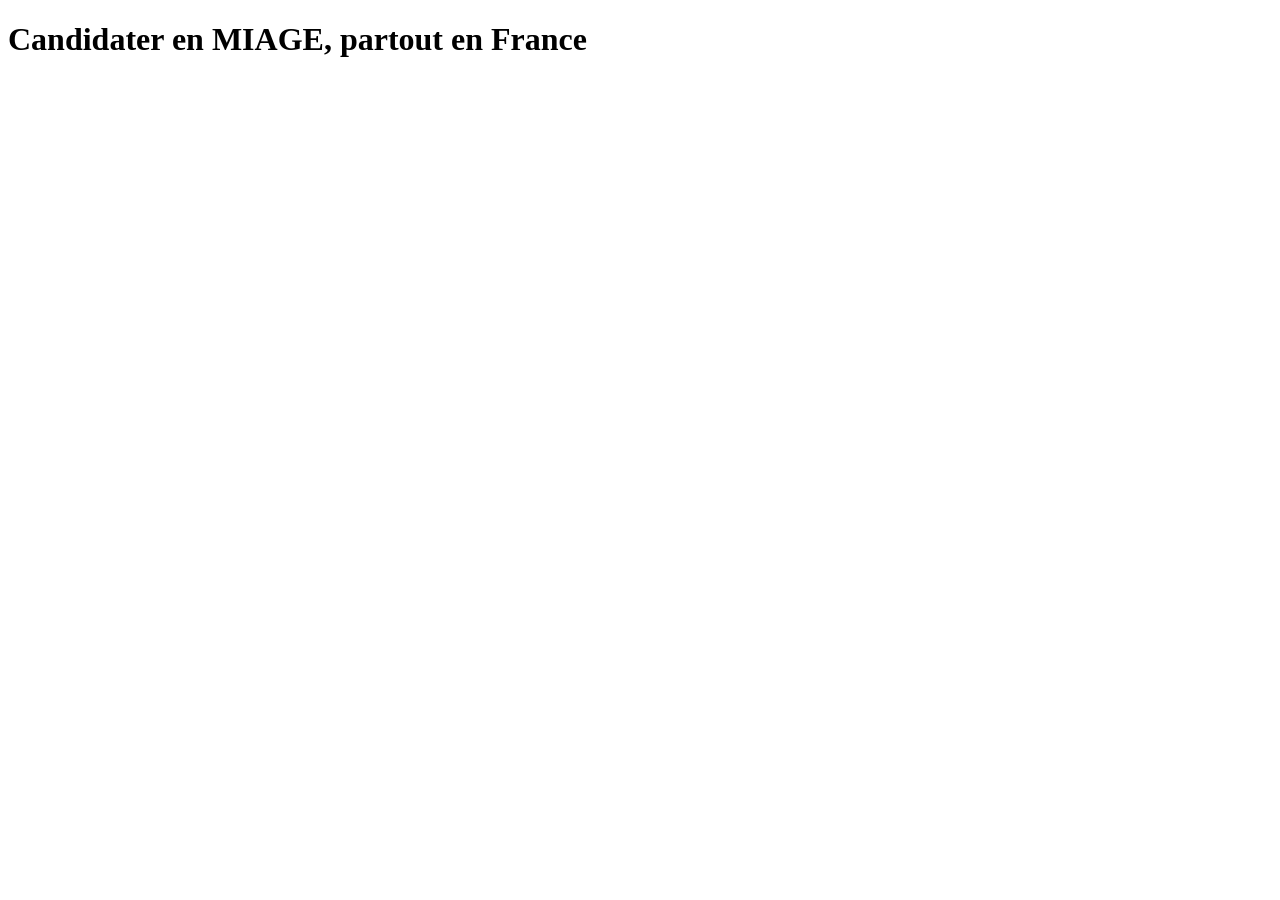
==== index.html @ be377b9e "Création des pages du site (structure HTML de base)" ====
<!DOCTYPE html>
<html lang="fr">
<head>
  <meta charset="UTF-8">
  <meta name="viewport" content="width=device-width, initial-scale=1.0">
  <title>MIAGE Compass</title>
  <meta name="description" content="Dates de candidature, guide et FAQ pour candidater dans les MIAGE de France.">
</head>
<body>
  <main>
    <h1>Candidater en MIAGE, partout en France</h1>
  </main>
</body>
</html>
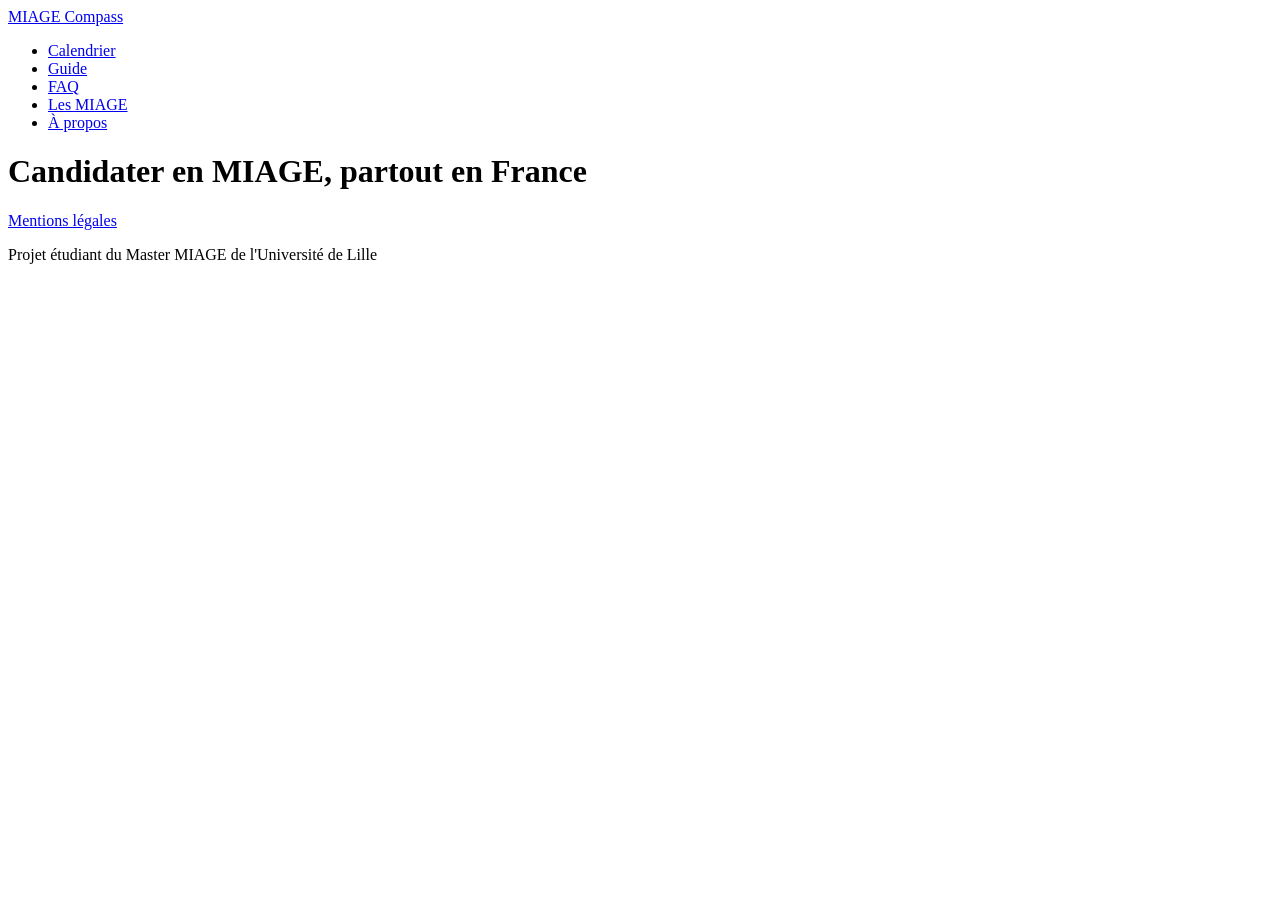
==== commit 2c23f751: "Ajout du menu et du pied de page sur toutes les pages" ====
--- a/index.html
+++ b/index.html
@@ -7,8 +7,24 @@
   <meta name="description" content="Dates de candidature, guide et FAQ pour candidater dans les MIAGE de France.">
 </head>
 <body>
+  <header>
+    <a href="index.html">MIAGE Compass</a>
+    <nav aria-label="Menu principal">
+      <ul>
+        <li><a href="pages/calendrier.html">Calendrier</a></li>
+        <li><a href="pages/guide.html">Guide</a></li>
+        <li><a href="pages/faq.html">FAQ</a></li>
+        <li><a href="pages/miages.html">Les MIAGE</a></li>
+        <li><a href="pages/a-propos.html">À propos</a></li>
+      </ul>
+    </nav>
+  </header>
   <main>
     <h1>Candidater en MIAGE, partout en France</h1>
   </main>
+  <footer>
+    <p><a href="pages/mentions-legales.html">Mentions légales</a></p>
+    <p>Projet étudiant du Master MIAGE de l'Université de Lille</p>
+  </footer>
 </body>
 </html>
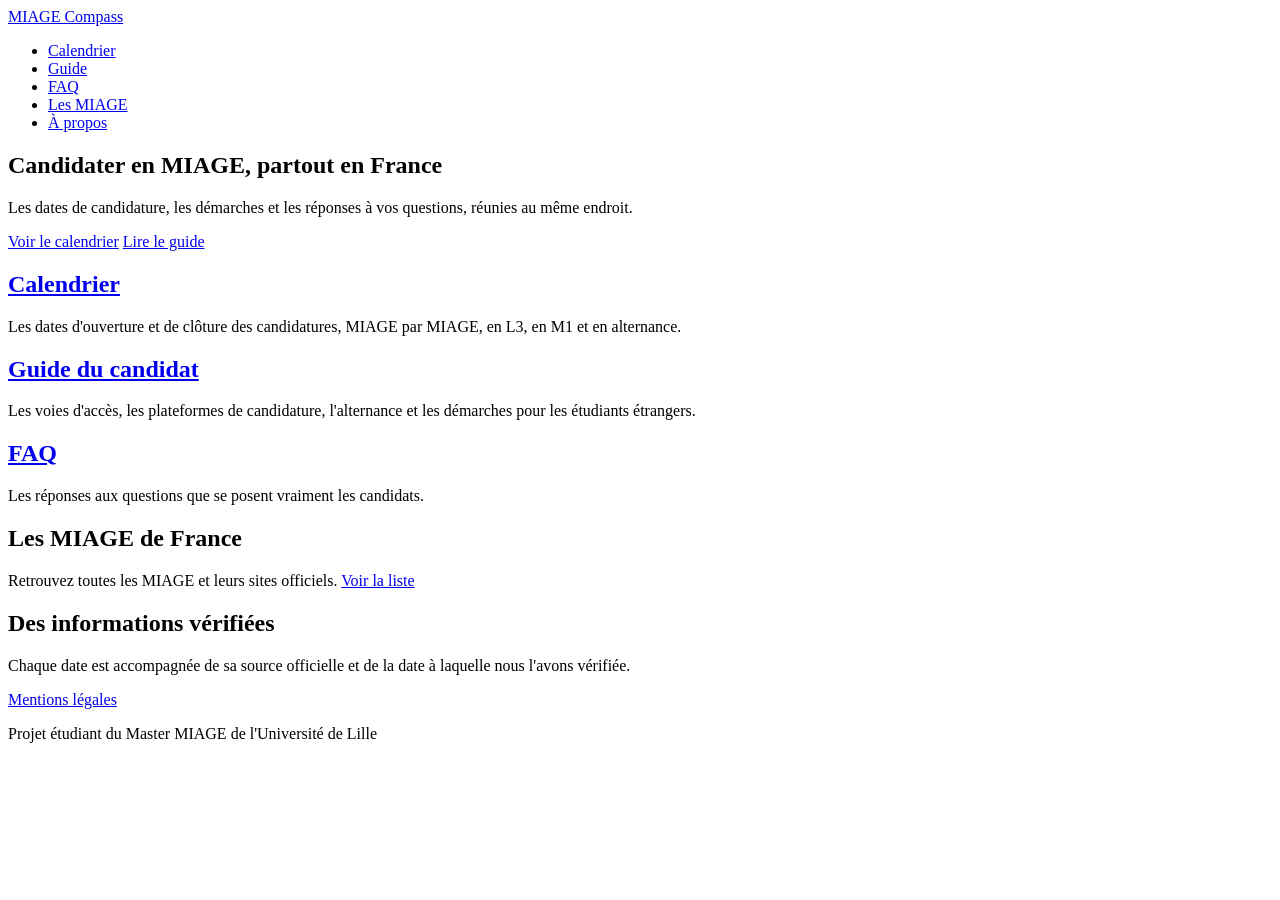
==== commit 99fdbbfb: "Contenu de la page d'accueil : présentation, accès rapide et bandeaux" ====
--- a/index.html
+++ b/index.html
@@ -20,7 +20,39 @@
     </nav>
   </header>
   <main>
-    <h1>Candidater en MIAGE, partout en France</h1>
+    <section class="hero">
+      <h1>Candidater en MIAGE, partout en France</h1>
+      <p>Les dates de candidature, les démarches et les réponses à vos questions, réunies au même endroit.</p>
+      <div class="hero-actions">
+        <a class="btn" href="pages/calendrier.html">Voir le calendrier</a>
+        <a class="btn btn-secondary" href="pages/guide.html">Lire le guide</a>
+      </div>
+    </section>
+
+    <section class="acces-rapide" aria-label="Accès rapide">
+      <article class="carte">
+        <h2><a href="pages/calendrier.html">Calendrier</a></h2>
+        <p>Les dates d'ouverture et de clôture des candidatures, MIAGE par MIAGE, en L3, en M1 et en alternance.</p>
+      </article>
+      <article class="carte">
+        <h2><a href="pages/guide.html">Guide du candidat</a></h2>
+        <p>Les voies d'accès, les plateformes de candidature, l'alternance et les démarches pour les étudiants étrangers.</p>
+      </article>
+      <article class="carte">
+        <h2><a href="pages/faq.html">FAQ</a></h2>
+        <p>Les réponses aux questions que se posent vraiment les candidats.</p>
+      </article>
+    </section>
+
+    <section class="bandeau">
+      <h2>Les MIAGE de France</h2>
+      <p>Retrouvez toutes les MIAGE et leurs sites officiels. <a href="pages/miages.html">Voir la liste</a></p>
+    </section>
+
+    <section class="bandeau">
+      <h2>Des informations vérifiées</h2>
+      <p>Chaque date est accompagnée de sa source officielle et de la date à laquelle nous l'avons vérifiée.</p>
+    </section>
   </main>
   <footer>
     <p><a href="pages/mentions-legales.html">Mentions légales</a></p>
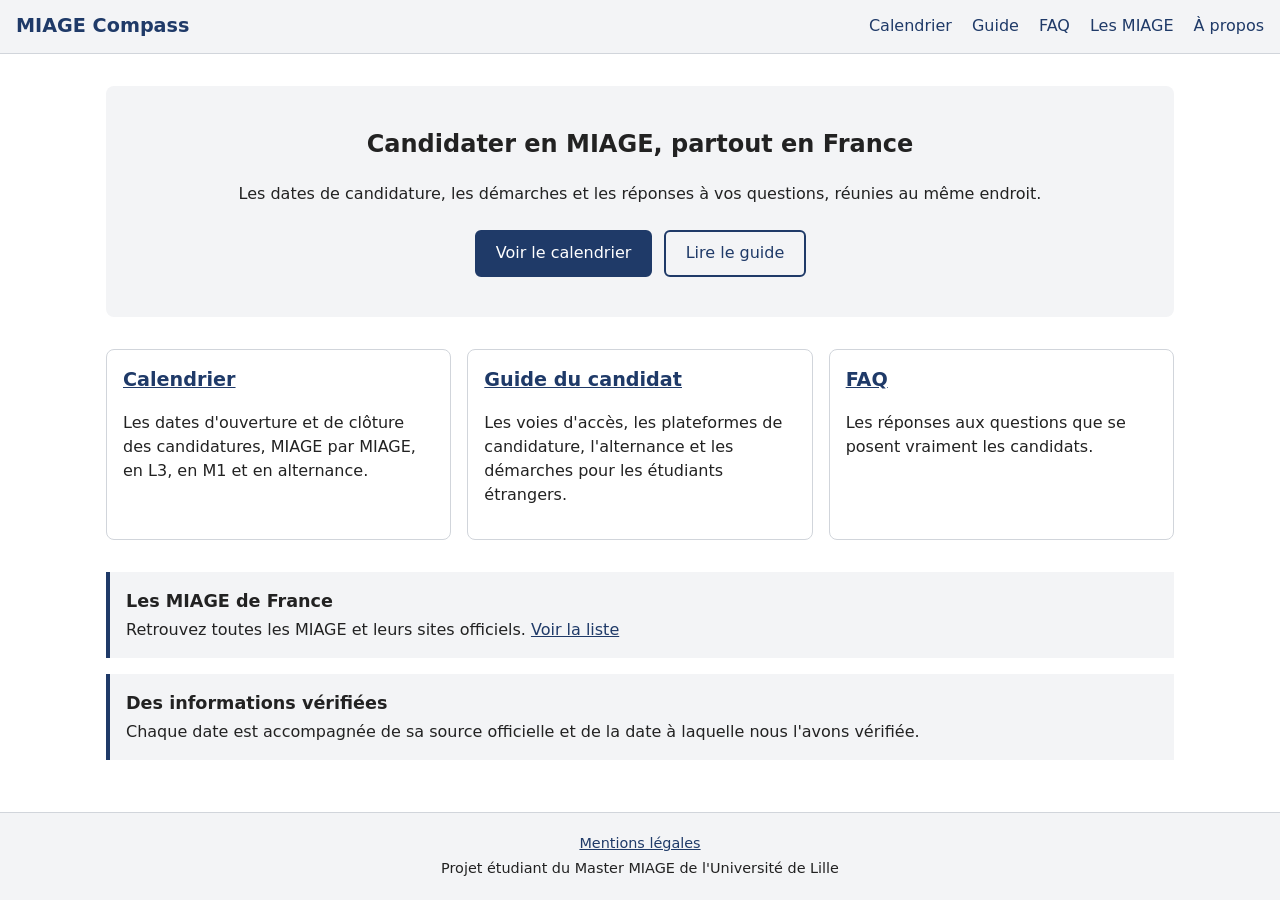
==== commit 8a355828: "Feuille de style de base : en-tête, menu, accueil et pied de page" ====
--- a/index.html
+++ b/index.html
@@ -5,10 +5,11 @@
   <meta name="viewport" content="width=device-width, initial-scale=1.0">
   <title>MIAGE Compass</title>
   <meta name="description" content="Dates de candidature, guide et FAQ pour candidater dans les MIAGE de France.">
+  <link rel="stylesheet" href="css/style.css">
 </head>
 <body>
   <header>
-    <a href="index.html">MIAGE Compass</a>
+    <a class="logo" href="index.html">MIAGE Compass</a>
     <nav aria-label="Menu principal">
       <ul>
         <li><a href="pages/calendrier.html">Calendrier</a></li>
--- a/css/style.css
+++ b/css/style.css
@@ -0,0 +1,165 @@
+/* Mise en page de base. Les couleurs et la typographie définitives
+   seront fixées avec la charte graphique. */
+
+:root {
+  --couleur-texte: #222;
+  --couleur-fond: #fff;
+  --couleur-fond-alt: #f3f4f6;
+  --couleur-bordure: #d1d5db;
+  --couleur-principale: #1f3a68;
+  --largeur-max: 1100px;
+  --espace: 1rem;
+}
+
+*,
+*::before,
+*::after {
+  box-sizing: border-box;
+}
+
+body {
+  margin: 0;
+  font-family: system-ui, -apple-system, "Segoe UI", Roboto, Arial, sans-serif;
+  line-height: 1.5;
+  color: var(--couleur-texte);
+  background: var(--couleur-fond);
+  display: flex;
+  flex-direction: column;
+  min-height: 100vh;
+}
+
+a {
+  color: var(--couleur-principale);
+}
+
+/* En-tête et menu */
+header {
+  display: flex;
+  align-items: center;
+  justify-content: space-between;
+  gap: var(--espace);
+  padding: 0.75rem var(--espace);
+  border-bottom: 1px solid var(--couleur-bordure);
+  background: var(--couleur-fond-alt);
+}
+
+.logo {
+  font-weight: bold;
+  font-size: 1.2rem;
+  text-decoration: none;
+}
+
+nav ul {
+  display: flex;
+  gap: 1.25rem;
+  margin: 0;
+  padding: 0;
+  list-style: none;
+}
+
+nav a {
+  text-decoration: none;
+}
+
+nav a:hover,
+nav a[aria-current="page"] {
+  text-decoration: underline;
+}
+
+/* Contenu */
+main {
+  flex: 1;
+  width: 100%;
+  max-width: var(--largeur-max);
+  margin: 0 auto;
+  padding: calc(var(--espace) * 2) var(--espace);
+}
+
+/* Accueil */
+.hero {
+  text-align: center;
+  padding: 2.5rem var(--espace);
+  background: var(--couleur-fond-alt);
+  border-radius: 8px;
+}
+
+.hero h1 {
+  margin-top: 0;
+}
+
+.hero-actions {
+  display: flex;
+  justify-content: center;
+  flex-wrap: wrap;
+  gap: 0.75rem;
+  margin-top: 1.5rem;
+}
+
+.btn {
+  display: inline-block;
+  padding: 0.6rem 1.2rem;
+  border: 2px solid var(--couleur-principale);
+  border-radius: 6px;
+  background: var(--couleur-principale);
+  color: #fff;
+  text-decoration: none;
+}
+
+.btn-secondary {
+  background: transparent;
+  color: var(--couleur-principale);
+}
+
+.acces-rapide {
+  display: grid;
+  grid-template-columns: repeat(3, 1fr);
+  gap: var(--espace);
+  margin: 2rem 0;
+}
+
+.carte {
+  padding: var(--espace);
+  border: 1px solid var(--couleur-bordure);
+  border-radius: 8px;
+}
+
+.carte h2 {
+  margin-top: 0;
+  font-size: 1.2rem;
+}
+
+.bandeau {
+  margin-bottom: var(--espace);
+  padding: var(--espace);
+  border-left: 4px solid var(--couleur-principale);
+  background: var(--couleur-fond-alt);
+}
+
+.bandeau h2 {
+  margin: 0 0 0.25rem;
+  font-size: 1.1rem;
+}
+
+.bandeau p {
+  margin: 0;
+}
+
+/* Pied de page */
+footer {
+  padding: var(--espace);
+  border-top: 1px solid var(--couleur-bordure);
+  background: var(--couleur-fond-alt);
+  font-size: 0.9rem;
+  text-align: center;
+}
+
+footer p {
+  margin: 0.25rem 0;
+}
+
+/* Mobile */
+@media (max-width: 700px) {
+  .acces-rapide {
+    grid-template-columns: 1fr;
+  }
+}
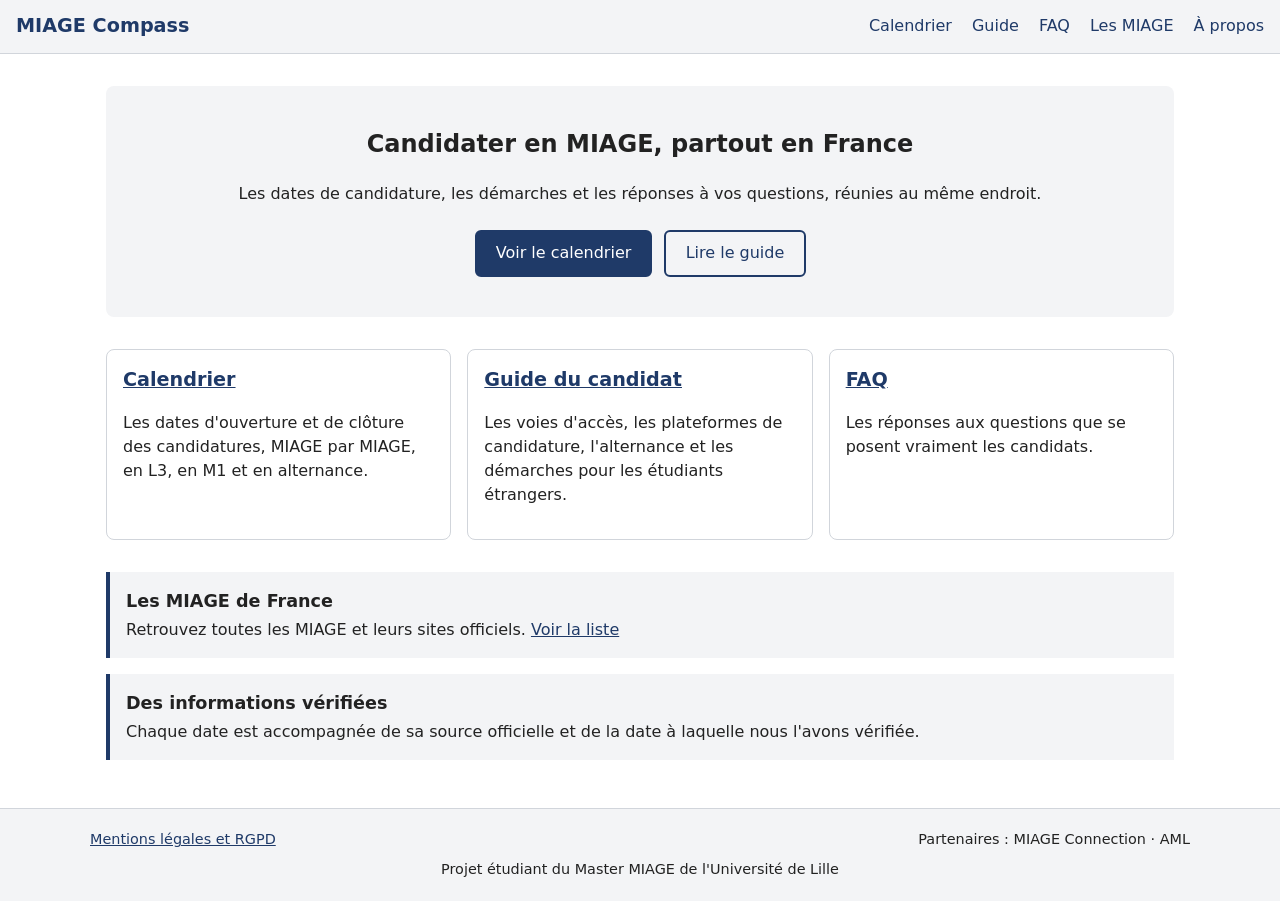
==== commit 4d77bee3: "Gabarit de page : lien d'évitement, pied de page, focus clavier et menu sans JS Co-Authored-By: Clau" ====
--- a/index.html
+++ b/index.html
@@ -8,9 +8,11 @@
   <link rel="stylesheet" href="css/style.css">
 </head>
 <body>
+  <a class="lien-evitement" href="#contenu">Aller au contenu</a>
   <header>
     <a class="logo" href="index.html">MIAGE Compass</a>
-    <nav aria-label="Menu principal">
+    <button class="menu-bouton" type="button" aria-expanded="false" aria-controls="menu-principal" aria-label="Ouvrir le menu">☰</button>
+    <nav id="menu-principal" aria-label="Menu principal">
       <ul>
         <li><a href="pages/calendrier.html">Calendrier</a></li>
         <li><a href="pages/guide.html">Guide</a></li>
@@ -20,7 +22,7 @@
       </ul>
     </nav>
   </header>
-  <main>
+  <main id="contenu">
     <section class="hero">
       <h1>Candidater en MIAGE, partout en France</h1>
       <p>Les dates de candidature, les démarches et les réponses à vos questions, réunies au même endroit.</p>
@@ -56,8 +58,12 @@
     </section>
   </main>
   <footer>
-    <p><a href="pages/mentions-legales.html">Mentions légales</a></p>
-    <p>Projet étudiant du Master MIAGE de l'Université de Lille</p>
+    <div class="pied-liens">
+      <p><a href="pages/mentions-legales.html">Mentions légales et RGPD</a></p>
+      <p>Partenaires : MIAGE Connection · AML</p>
+    </div>
+    <p class="pied-projet">Projet étudiant du Master MIAGE de l'Université de Lille</p>
   </footer>
+  <script src="js/menu.js"></script>
 </body>
 </html>
--- a/css/style.css
+++ b/css/style.css
@@ -7,6 +7,7 @@
   --couleur-fond-alt: #f3f4f6;
   --couleur-bordure: #d1d5db;
   --couleur-principale: #1f3a68;
+  --couleur-focus: #b45309;
   --largeur-max: 1100px;
   --espace: 1rem;
 }
@@ -30,6 +31,27 @@
 
 a {
   color: var(--couleur-principale);
+}
+
+/* Focus visible pour la navigation au clavier */
+:focus-visible {
+  outline: 3px solid var(--couleur-focus);
+  outline-offset: 2px;
+}
+
+/* Lien d'évitement : caché, il apparaît quand on arrive dessus avec Tab */
+.lien-evitement {
+  position: absolute;
+  top: -100px;
+  left: var(--espace);
+  z-index: 10;
+  padding: 0.5rem 1rem;
+  background: var(--couleur-principale);
+  color: #fff;
+}
+
+.lien-evitement:focus {
+  top: var(--espace);
 }
 
 /* En-tête et menu */
@@ -150,11 +172,24 @@
   border-top: 1px solid var(--couleur-bordure);
   background: var(--couleur-fond-alt);
   font-size: 0.9rem;
-  text-align: center;
 }
 
 footer p {
   margin: 0.25rem 0;
+}
+
+/* Mentions légales à gauche, partenaires à droite (comme le wireframe) */
+.pied-liens {
+  display: flex;
+  flex-wrap: wrap;
+  justify-content: space-between;
+  gap: 0 var(--espace);
+  max-width: var(--largeur-max);
+  margin: 0 auto;
+}
+
+.pied-projet {
+  text-align: center;
 }
 
 /* Mobile */
@@ -163,3 +198,49 @@
     grid-template-columns: 1fr;
   }
 }
+
+/* Menu mobile */
+.menu-bouton {
+  display: none;
+  padding: 0.3rem 0.6rem;
+  border: 1px solid var(--couleur-bordure);
+  border-radius: 6px;
+  background: var(--couleur-fond);
+  font-size: 1.3rem;
+  cursor: pointer;
+}
+
+@media (max-width: 700px) {
+  header {
+    flex-wrap: wrap;
+  }
+
+  #menu-principal {
+    width: 100%;
+  }
+
+  /* Le menu n'est replié que si JavaScript fonctionne (classe "js"
+     ajoutée par menu.js) : sans JS, il reste visible. */
+  .js .menu-bouton {
+    display: block;
+  }
+
+  .js #menu-principal {
+    display: none;
+  }
+
+  .js #menu-principal.ouvert {
+    display: block;
+  }
+
+  .pied-liens {
+    flex-direction: column;
+    align-items: center;
+  }
+
+  #menu-principal ul {
+    flex-direction: column;
+    gap: 0.5rem;
+    padding: 0.5rem 0;
+  }
+}
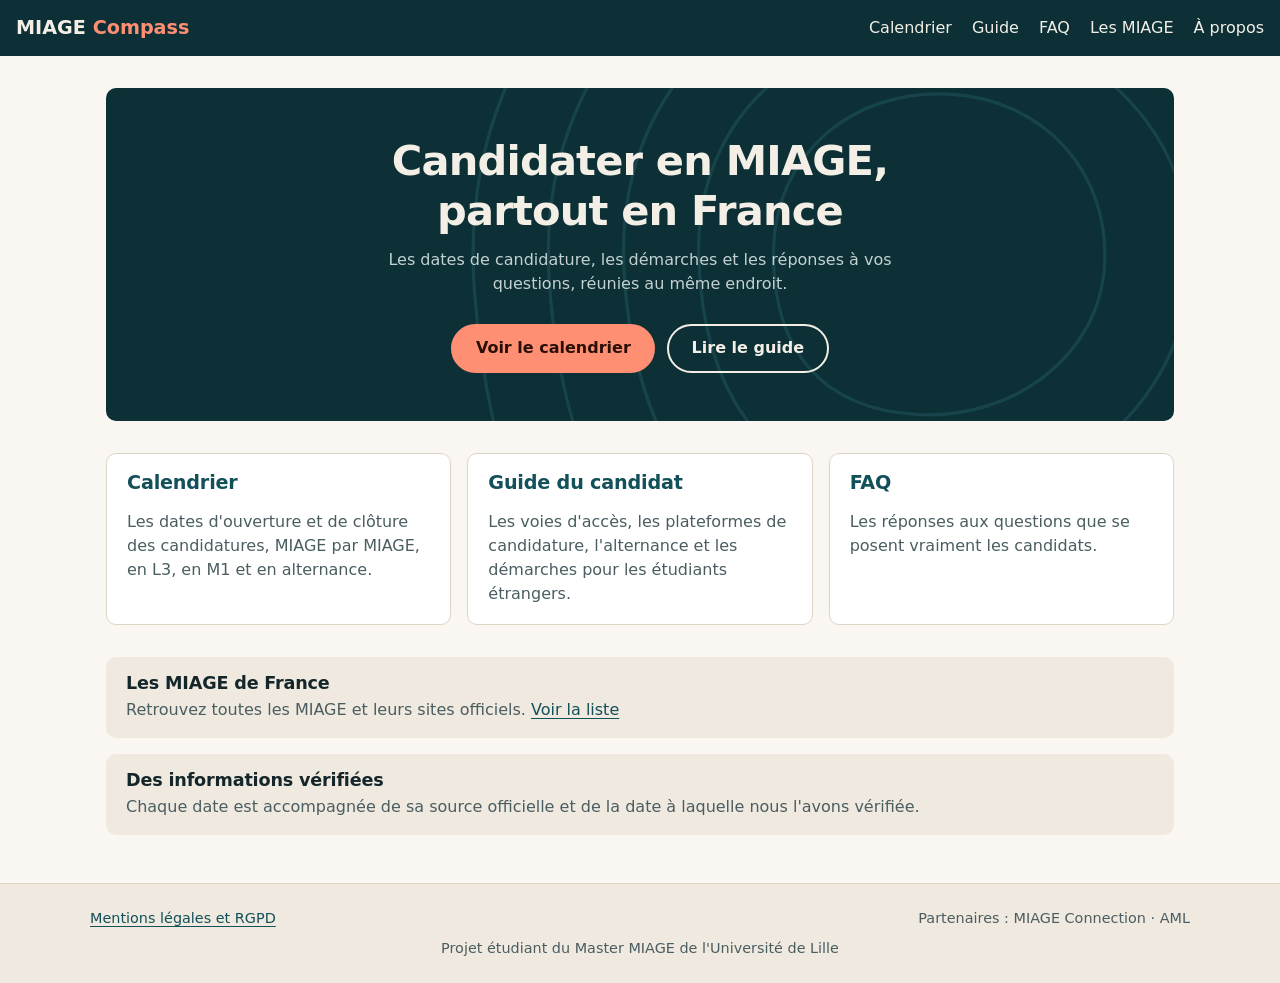
==== commit a99716c5: "Application de la palette Pétrole profond au site Co-Authored-By: Claude Opus 5.5 <noreply@anthropic" ====
--- a/index.html
+++ b/index.html
@@ -10,7 +10,7 @@
 <body>
   <a class="lien-evitement" href="#contenu">Aller au contenu</a>
   <header>
-    <a class="logo" href="index.html">MIAGE Compass</a>
+    <a class="logo" href="index.html">MIAGE <span>Compass</span></a>
     <button class="menu-bouton" type="button" aria-expanded="false" aria-controls="menu-principal" aria-label="Ouvrir le menu">☰</button>
     <nav id="menu-principal" aria-label="Menu principal">
       <ul>
@@ -24,6 +24,16 @@
   </header>
   <main id="contenu">
     <section class="hero">
+      <!-- Lignes de niveau (motif décoratif, ignoré par les lecteurs d'écran) -->
+      <svg class="hero-motif" viewBox="0 0 400 220" preserveAspectRatio="xMaxYMid slice" aria-hidden="true" focusable="false">
+        <g fill="none" stroke="currentColor" stroke-width="1.2">
+          <path d="M250 110c0-38 30-62 66-60s60 30 58 64-34 58-70 56-54-24-54-60z"/>
+          <path d="M222 112c-2-56 42-90 96-88s92 44 88 94-48 86-102 84-80-36-82-90z"/>
+          <path d="M194 116c-4-74 54-118 126-116s122 58 116 124-64 112-134 110-104-48-108-118z"/>
+          <path d="M166 120c-6-92 66-146 156-144s150 72 142 154-78 138-166 136-126-60-132-146z"/>
+          <path d="M138 124c-8-110 78-174 186-172s178 86 168 184-92 164-198 162-148-72-156-174z"/>
+        </g>
+      </svg>
       <h1>Candidater en MIAGE, partout en France</h1>
       <p>Les dates de candidature, les démarches et les réponses à vos questions, réunies au même endroit.</p>
       <div class="hero-actions">
--- a/css/style.css
+++ b/css/style.css
@@ -1,15 +1,36 @@
-/* Mise en page de base. Les couleurs et la typographie définitives
-   seront fixées avec la charte graphique. */
+/* Feuille de style de MIAGE Compass.
+   Charte graphique : palette « Pétrole profond » (voir docs/charte-graphique.md). */
 
 :root {
-  --couleur-texte: #222;
-  --couleur-fond: #fff;
-  --couleur-fond-alt: #f3f4f6;
-  --couleur-bordure: #d1d5db;
-  --couleur-principale: #1f3a68;
-  --couleur-focus: #b45309;
+  /* Couleurs de la charte */
+  --couleur-petrole-nuit: #0c3036;   /* en-tête et accueil */
+  --couleur-principale: #12505a;     /* liens, éléments de structure */
+  --couleur-corail: #ff8f73;         /* action principale sur fond sombre */
+  --couleur-corail-texte: #ad3a25;   /* corail lisible sur fond clair */
+  --couleur-corail-doux: #fde3db;    /* fond des badges « vérifié » */
+  --couleur-creme: #f4efe6;          /* texte sur fond sombre */
+  --couleur-creme-doux: #c3d2d0;     /* texte secondaire sur fond sombre */
+
+  --couleur-texte: #14262a;
+  --couleur-texte-doux: #4a5d61;
+  --couleur-fond: #faf7f2;
+  --couleur-fond-alt: #efe9df;
+  --couleur-carte: #ffffff;
+  --couleur-bordure: #ddd4c6;
+  --couleur-motif: #17444b;          /* lignes de niveau du hero */
+
+  /* Statuts des dates (utilisés plus tard par le calendrier) */
+  --couleur-confirme: #166534;
+  --couleur-confirme-fond: #dcfce7;
+  --couleur-a-confirmer: #92400e;
+  --couleur-a-confirmer-fond: #fef3c7;
+
+  --couleur-focus: var(--couleur-corail-texte);
+
+  /* Mise en page */
   --largeur-max: 1100px;
   --espace: 1rem;
+  --rayon: 10px;
 }
 
 *,
@@ -29,14 +50,32 @@
   min-height: 100vh;
 }
 
+h1,
+h2 {
+  line-height: 1.2;
+  letter-spacing: -0.01em;
+}
+
 a {
   color: var(--couleur-principale);
+  text-underline-offset: 3px;
+}
+
+::selection {
+  background: var(--couleur-corail-doux);
+  color: var(--couleur-texte);
 }
 
 /* Focus visible pour la navigation au clavier */
 :focus-visible {
   outline: 3px solid var(--couleur-focus);
   outline-offset: 2px;
+}
+
+/* Sur fond sombre, le focus passe en corail clair pour rester visible */
+header :focus-visible,
+.hero :focus-visible {
+  outline-color: var(--couleur-corail);
 }
 
 /* Lien d'évitement : caché, il apparaît quand on arrive dessus avec Tab */
@@ -46,8 +85,10 @@
   left: var(--espace);
   z-index: 10;
   padding: 0.5rem 1rem;
-  background: var(--couleur-principale);
-  color: #fff;
+  border-radius: 6px;
+  background: var(--couleur-corail);
+  color: var(--couleur-petrole-nuit);
+  font-weight: 600;
 }
 
 .lien-evitement:focus {
@@ -60,15 +101,20 @@
   align-items: center;
   justify-content: space-between;
   gap: var(--espace);
-  padding: 0.75rem var(--espace);
-  border-bottom: 1px solid var(--couleur-bordure);
-  background: var(--couleur-fond-alt);
+  padding: 0.85rem var(--espace);
+  background: var(--couleur-petrole-nuit);
+  color: var(--couleur-creme);
 }
 
 .logo {
-  font-weight: bold;
+  color: var(--couleur-creme);
+  font-weight: 700;
   font-size: 1.2rem;
   text-decoration: none;
+}
+
+.logo span {
+  color: var(--couleur-corail);
 }
 
 nav ul {
@@ -80,12 +126,16 @@
 }
 
 nav a {
+  color: var(--couleur-creme);
   text-decoration: none;
 }
 
 nav a:hover,
 nav a[aria-current="page"] {
   text-decoration: underline;
+  text-decoration-color: var(--couleur-corail);
+  text-decoration-thickness: 2px;
+  text-underline-offset: 6px;
 }
 
 /* Contenu */
@@ -99,14 +149,40 @@
 
 /* Accueil */
 .hero {
+  position: relative;
+  overflow: hidden;
   text-align: center;
-  padding: 2.5rem var(--espace);
-  background: var(--couleur-fond-alt);
-  border-radius: 8px;
+  padding: 3rem var(--espace);
+  border-radius: var(--rayon);
+  background: var(--couleur-petrole-nuit);
+  color: var(--couleur-creme);
+}
+
+/* Lignes de niveau (carte topographique) en fond du hero */
+.hero-motif {
+  position: absolute;
+  inset: 0;
+  width: 100%;
+  height: 100%;
+  color: var(--couleur-motif);
+  pointer-events: none;
+}
+
+.hero > *:not(.hero-motif) {
+  position: relative;
 }
 
 .hero h1 {
-  margin-top: 0;
+  margin: 0 auto 0.75rem;
+  max-width: 18ch;
+  font-size: clamp(1.8rem, 4vw, 2.6rem);
+  letter-spacing: -0.02em;
+}
+
+.hero p {
+  margin: 0 auto;
+  max-width: 50ch;
+  color: var(--couleur-creme-doux);
 }
 
 .hero-actions {
@@ -114,22 +190,34 @@
   justify-content: center;
   flex-wrap: wrap;
   gap: 0.75rem;
-  margin-top: 1.5rem;
+  margin-top: 1.75rem;
 }
 
 .btn {
   display: inline-block;
-  padding: 0.6rem 1.2rem;
-  border: 2px solid var(--couleur-principale);
-  border-radius: 6px;
-  background: var(--couleur-principale);
-  color: #fff;
+  padding: 0.65rem 1.4rem;
+  border: 2px solid var(--couleur-corail);
+  border-radius: 999px;
+  background: var(--couleur-corail);
+  color: #2a0f08;
+  font-weight: 600;
   text-decoration: none;
 }
 
+.btn:hover {
+  background: #ffa58f;
+  border-color: #ffa58f;
+}
+
 .btn-secondary {
+  border-color: var(--couleur-creme);
   background: transparent;
-  color: var(--couleur-principale);
+  color: var(--couleur-creme);
+}
+
+.btn-secondary:hover {
+  border-color: var(--couleur-creme);
+  background: rgb(244 239 230 / 0.12);
 }
 
 .acces-rapide {
@@ -140,9 +228,10 @@
 }
 
 .carte {
-  padding: var(--espace);
+  padding: 1.1rem 1.25rem;
   border: 1px solid var(--couleur-bordure);
-  border-radius: 8px;
+  border-radius: var(--rayon);
+  background: var(--couleur-carte);
 }
 
 .carte h2 {
@@ -150,10 +239,23 @@
   font-size: 1.2rem;
 }
 
+.carte h2 a {
+  text-decoration: none;
+}
+
+.carte h2 a:hover {
+  text-decoration: underline;
+}
+
+.carte p {
+  margin-bottom: 0;
+  color: var(--couleur-texte-doux);
+}
+
 .bandeau {
   margin-bottom: var(--espace);
-  padding: var(--espace);
-  border-left: 4px solid var(--couleur-principale);
+  padding: 1rem 1.25rem;
+  border-radius: var(--rayon);
   background: var(--couleur-fond-alt);
 }
 
@@ -164,13 +266,15 @@
 
 .bandeau p {
   margin: 0;
+  color: var(--couleur-texte-doux);
 }
 
 /* Pied de page */
 footer {
-  padding: var(--espace);
+  padding: 1.25rem var(--espace);
   border-top: 1px solid var(--couleur-bordure);
   background: var(--couleur-fond-alt);
+  color: var(--couleur-texte-doux);
   font-size: 0.9rem;
 }
 
@@ -203,9 +307,10 @@
 .menu-bouton {
   display: none;
   padding: 0.3rem 0.6rem;
-  border: 1px solid var(--couleur-bordure);
+  border: 1px solid var(--couleur-creme-doux);
   border-radius: 6px;
-  background: var(--couleur-fond);
+  background: transparent;
+  color: var(--couleur-creme);
   font-size: 1.3rem;
   cursor: pointer;
 }
@@ -243,4 +348,8 @@
     gap: 0.5rem;
     padding: 0.5rem 0;
   }
-}
+
+  .hero {
+    padding: 2.25rem var(--espace);
+  }
+}
